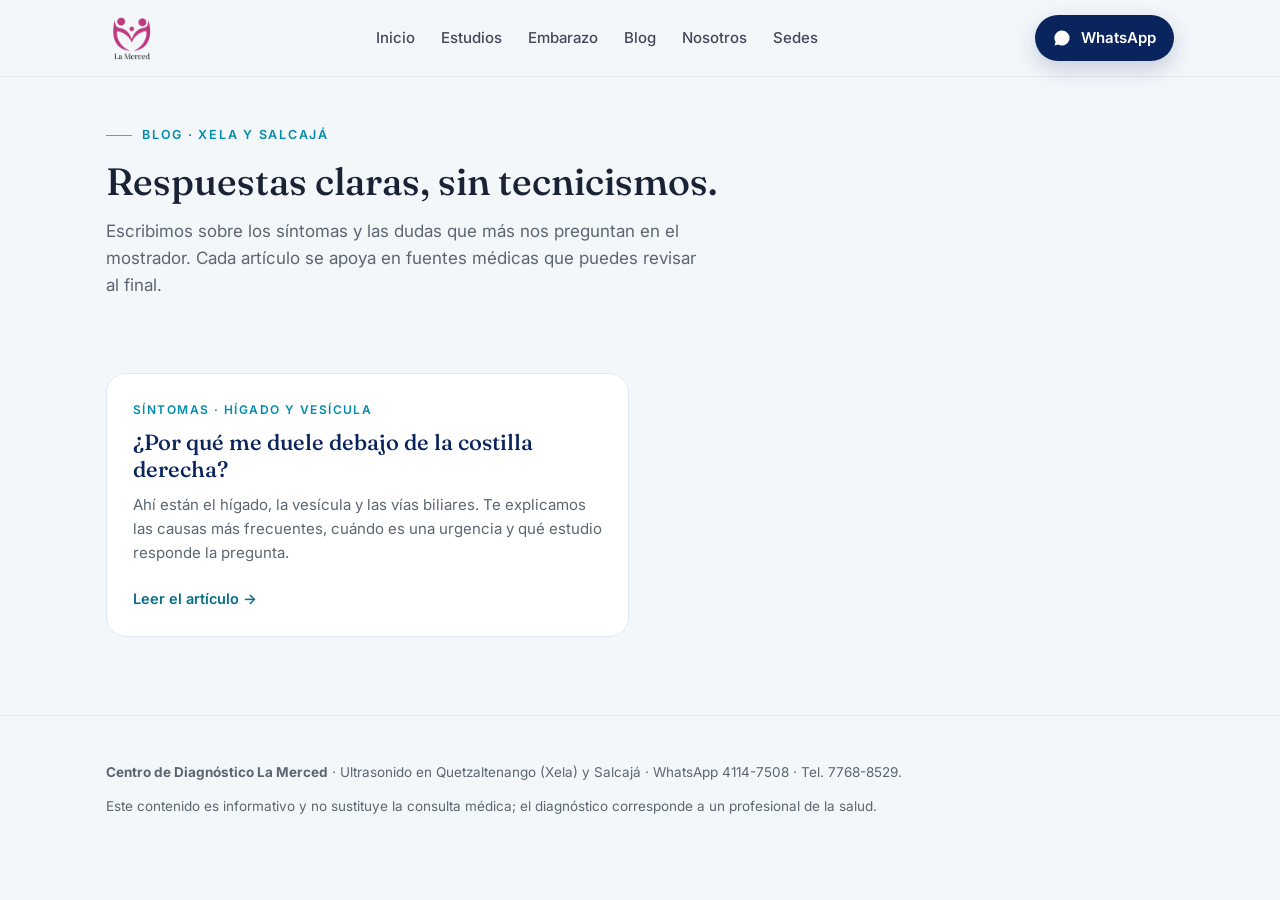
==== blog/index.html @ 3af5297f "Blog: indice, plantilla de articulo, primer articulo (dolor costilla derecha) con fuentes; Blog en m" ====
<!DOCTYPE html>
<html lang="es-GT">
<head>
<meta charset="UTF-8">
<meta name="viewport" content="width=device-width, initial-scale=1.0">
<title>Blog de salud y diagnóstico | Centro de Diagnóstico La Merced</title>
<meta name="description" content="Artículos claros sobre síntomas, estudios y salud, escritos por el Centro de Diagnóstico La Merced en Quetzaltenango (Xela) y Salcajá. Información respaldada por fuentes médicas.">
<link rel="canonical" href="https://lamercedgt.com/blog/">
<meta name="robots" content="index,follow">
<meta property="og:type" content="website">
<meta property="og:title" content="Blog de salud y diagnóstico | La Merced">
<meta property="og:description" content="Síntomas, estudios y respuestas claras. Centro de Diagnóstico La Merced, Xela y Salcajá.">
<meta property="og:url" content="https://lamercedgt.com/blog/">
<link rel="preconnect" href="https://fonts.googleapis.com"><link rel="preconnect" href="https://fonts.gstatic.com" crossorigin>
<link href="https://fonts.googleapis.com/css2?family=Fraunces:opsz,wght@9..144,400;9..144,500;9..144,600&family=Inter:wght@400;500;600&display=swap" rel="stylesheet">
<link rel="stylesheet" href="/css/styles.css">
</head>
<body>

<header><div class="wrap"><div class="row">
  <a href="/"><img class="logo" src="/assets/logo-lamerced.png" alt="Centro de Diagnóstico La Merced"></a>
  <nav class="main">
    <a href="/">Inicio</a>
    <a href="/estudios">Estudios</a>
    <a href="/embarazo">Embarazo</a>
    <a href="/blog/">Blog</a>
    <a href="/nosotros">Nosotros</a>
    <a href="/sedes">Sedes</a>
  </nav>
  <div class="navcta">
    <a class="cta sm" data-wa data-msg="Hola 👋 Vengo del blog de La Merced y quiero orientación sobre un ultrasonido.">
      <svg width="18" height="18" viewBox="0 0 24 24" fill="#fff"><path d="M12 2a10 10 0 0 0-8.5 15.3L2 22l4.8-1.5A10 10 0 1 0 12 2z"/></svg>WhatsApp</a>
    <button class="burger" aria-label="Menú"><span></span><span></span><span></span></button>
  </div>
</div></div></header>

<div class="pagehero"><div class="wrap">
  <span class="kick">Blog · Xela y Salcajá</span>
  <h1>Respuestas claras, sin tecnicismos.</h1>
  <p>Escribimos sobre los síntomas y las dudas que más nos preguntan en el mostrador. Cada artículo se apoya en fuentes médicas que puedes revisar al final.</p>
</div></div>

<section style="padding-top:34px"><div class="wrap">
  <div class="bloglist">

    <a class="postcard" href="/blog/dolor-debajo-de-la-costilla-derecha/">
      <span class="tagline">Síntomas · Hígado y vesícula</span>
      <h2>¿Por qué me duele debajo de la costilla derecha?</h2>
      <p>Ahí están el hígado, la vesícula y las vías biliares. Te explicamos las causas más frecuentes, cuándo es una urgencia y qué estudio responde la pregunta.</p>
      <span class="more">Leer el artículo →</span>
    </a>

  </div>
</div></section>

<footer><div class="wrap"><div class="foot">
  <div>
    <p><strong>Centro de Diagnóstico La Merced</strong> · Ultrasonido en Quetzaltenango (Xela) y Salcajá · WhatsApp 4114-7508 · Tel. 7768-8529.</p>
    <p style="margin-top:8px">Este contenido es informativo y no sustituye la consulta médica; el diagnóstico corresponde a un profesional de la salud.</p>
  </div>
</div></div></footer>

<script src="/js/main.js"></script>
</body>
</html>
---- css/styles.css ----
:root{color-scheme:light;
    --bg:#F4F7FA;--surface:#FFFFFF;--tint:#E7EEF2;--tint2:#EDF3F6;
    --ink:#1A2236;--navy:#0A245D;--muted:#5b6672;--line:#e3e9ef;
    --teal:#008CAB;--teal-deep:#0A6E86;--fucsia:#C53380}
  *{box-sizing:border-box;margin:0;padding:0}
  html{scroll-behavior:smooth}
  body{font-family:'Inter',system-ui,-apple-system,sans-serif;color:var(--ink);background:var(--bg);line-height:1.6;-webkit-font-smoothing:antialiased}
  .serif{font-family:'Fraunces',Georgia,serif}
  .wrap{max-width:1120px;margin:0 auto;padding:0 26px}
  a{text-decoration:none;color:inherit}
  img{display:block;max-width:100%}
  .cta{display:inline-flex;align-items:center;gap:10px;background:var(--navy);color:#fff;font-weight:600;font-size:16px;padding:14px 24px;border-radius:40px;transition:transform .12s,background .2s;box-shadow:0 8px 22px rgba(10,36,93,.20);border:none;cursor:pointer}
  .cta:hover{background:#0d2f73}.cta:active{transform:scale(.98)}
  .cta.sm{padding:11px 18px;font-size:15px}
  .ghost{display:inline-flex;align-items:center;gap:7px;color:var(--teal-deep);font-weight:500;font-size:15px;padding:12px 4px;border-bottom:1px solid transparent}
  .ghost:hover{border-color:var(--teal)}
  /* NAV */
  header{position:sticky;top:0;z-index:50;background:rgba(244,247,250,.92);backdrop-filter:saturate(1.2) blur(8px);border-bottom:1px solid var(--line)}
  header .row{display:flex;align-items:center;justify-content:space-between;padding:12px 0;gap:18px}
  header img.logo{height:52px;width:auto}
  nav.main{display:flex;align-items:center;gap:26px}
  nav.main a{font-size:15px;font-weight:500;color:var(--ink);opacity:.82}
  nav.main a:hover{opacity:1;color:var(--navy)}
  .navcta{display:flex;align-items:center;gap:14px}
  .burger{display:none;background:none;border:none;cursor:pointer;flex-direction:column;gap:5px;padding:8px}
  .burger span{width:24px;height:2px;background:var(--navy);border-radius:2px}
  /* HERO */
  .hero{padding:36px 0 30px}
  .hero .grid{display:grid;grid-template-columns:1.05fr .9fr;gap:44px;align-items:center}
  .kick{display:inline-block;font-size:12.5px;font-weight:600;letter-spacing:.14em;text-transform:uppercase;color:var(--teal);margin-bottom:16px}
  .kick:before{content:"";display:inline-block;width:26px;height:1px;background:var(--teal);vertical-align:middle;margin-right:10px;opacity:.7}
  .hero h1{font-size:42px;line-height:1.1;font-weight:500;letter-spacing:-.01em}
  .hero h1 em{font-style:italic;color:var(--teal-deep)}
  .hero p.lead{font-size:17.5px;color:var(--muted);margin:18px 0 26px;max-width:540px}
  .hero .actions{display:flex;align-items:center;gap:16px;flex-wrap:wrap}
  .microtrust{margin-top:26px;display:flex;gap:22px;flex-wrap:wrap;font-size:13.5px;color:var(--muted)}
  .microtrust div{display:flex;align-items:center;gap:8px}.microtrust i{color:var(--teal);font-style:normal}
  .herovis{position:relative;border-radius:26px;overflow:hidden;aspect-ratio:4/4.3;background:linear-gradient(150deg,#0A245D 0%,#0A6E86 60%,#008CAB 100%);display:flex;flex-direction:column;justify-content:flex-end;padding:30px}
  .herovis .mark{position:absolute;inset:0;opacity:.12;background:radial-gradient(circle at 70% 25%,#fff 0 2px,transparent 3px),radial-gradient(circle at 30% 60%,#fff 0 2px,transparent 3px),radial-gradient(circle at 80% 75%,#fff 0 2px,transparent 3px)}
  .herovis h3{font-family:'Fraunces',serif;color:#fff;font-weight:500;font-size:26px;line-height:1.2;position:relative}
  .herovis p{color:#cfe3ea;font-size:13.5px;margin-top:8px;position:relative}
  .herovis .ph{position:absolute;top:16px;right:16px;background:rgba(255,255,255,.18);color:#fff;font-size:11px;padding:5px 10px;border-radius:20px;letter-spacing:.04em}
  /* STRIP */
  .strip{background:var(--surface);border-top:1px solid var(--line);border-bottom:1px solid var(--line)}
  .strip .row{display:grid;grid-template-columns:repeat(4,1fr)}
  .strip .cell{padding:22px 16px;text-align:center;border-right:1px solid var(--line)}
  .strip .cell:last-child{border-right:none}
  .strip .cell b{display:block;font-family:'Fraunces',serif;font-size:17px;color:var(--navy);font-weight:500}
  .strip .cell span{font-size:12.5px;color:var(--muted)}
  section{padding:58px 0}
  .eyebrow{font-size:12.5px;font-weight:600;letter-spacing:.14em;text-transform:uppercase;color:var(--teal);margin-bottom:12px}
  h2.s{font-family:'Fraunces',serif;font-weight:500;font-size:30px;line-height:1.18;max-width:680px}
  .lead2{color:var(--muted);font-size:16px;margin-top:12px;max-width:620px}
  /* CARDS acompañarte */
  .paths{display:grid;grid-template-columns:repeat(3,1fr);gap:22px;margin-top:32px}
  .pathcard{background:var(--surface);border:1px solid var(--line);border-radius:22px;padding:30px 28px;display:flex;flex-direction:column;transition:transform .15s,box-shadow .2s}
  .pathcard:hover{transform:translateY(-3px);box-shadow:0 14px 34px rgba(16,30,60,.09)}
  .pathcard .tag{font-size:11.5px;font-weight:600;letter-spacing:.09em;text-transform:uppercase;color:var(--teal)}
  .pathcard h3{font-family:'Fraunces',serif;font-weight:500;font-size:21px;color:var(--navy);margin:10px 0 8px}
  .pathcard p{font-size:14.5px;color:var(--muted);flex:1}
  .pathcard .go{margin-top:16px;font-weight:600;font-size:14.5px;color:var(--teal-deep)}
  /* TRUST */
  .trust{background:var(--tint);border-radius:26px;padding:44px;display:grid;grid-template-columns:1fr 1fr;gap:32px;align-items:center}
  .trust h2{font-family:'Fraunces',serif;font-weight:500;font-size:27px;line-height:1.24}
  .trust p{color:var(--muted);font-size:15.5px;margin-top:12px}
  .trust .points{list-style:none;margin-top:4px}
  .trust .points li{display:flex;gap:11px;align-items:flex-start;padding:9px 0;font-size:15px}
  .trust .points i{color:var(--teal);font-style:normal;font-weight:700;margin-top:2px}
  /* STEPS */
  .steps{display:grid;grid-template-columns:repeat(3,1fr);gap:22px;margin-top:32px}
  .stepcard{background:var(--surface);border:1px solid var(--line);border-radius:20px;padding:28px 26px}
  .stepcard .num{font-family:'Fraunces',serif;font-size:15px;color:var(--teal);font-weight:600}
  .stepcard h3{font-family:'Fraunces',serif;font-weight:500;font-size:19px;margin:8px 0 6px;color:var(--navy)}
  .stepcard p{font-size:14.5px;color:var(--muted)}
  /* RESEÑAS */
  .revgrid{display:grid;grid-template-columns:repeat(3,1fr);gap:22px;margin-top:30px}
  .revcard{background:var(--surface);border:1px solid var(--line);border-radius:20px;padding:26px 26px;display:flex;flex-direction:column}
  .stars{color:#F5A623;font-size:15px;letter-spacing:2px}
  .revcard p{font-size:14.5px;color:var(--ink);margin:12px 0 16px;flex:1}
  .revcard .who{display:flex;align-items:center;gap:11px}
  .revcard .av{width:38px;height:38px;border-radius:50%;background:var(--tint);color:var(--navy);font-weight:600;display:flex;align-items:center;justify-content:center;font-size:14px}
  .revcard .who b{font-size:14px;color:var(--ink);font-weight:600;display:block}
  .revcard .who span{font-size:12px;color:var(--muted)}
  .revcta{margin-top:26px;background:var(--tint2);border:1px solid var(--line);border-radius:18px;padding:22px 26px;display:flex;align-items:center;justify-content:space-between;gap:18px;flex-wrap:wrap}
  .revcta div b{font-family:'Fraunces',serif;font-weight:500;font-size:18px;color:var(--navy)}
  .revcta div p{font-size:14px;color:var(--muted);margin-top:2px}
  .btn-google{display:inline-flex;align-items:center;gap:9px;background:#fff;border:1px solid var(--line);color:var(--ink);font-weight:600;font-size:14.5px;padding:12px 20px;border-radius:40px;box-shadow:0 4px 12px rgba(16,30,60,.06)}
  /* SEDES */
  .sedes{display:grid;grid-template-columns:1fr 1fr;gap:22px;margin-top:30px}
  .sedecard{background:var(--surface);border:1px solid var(--line);border-radius:20px;padding:28px 30px}
  .sedecard h3{font-family:'Fraunces',serif;font-weight:500;font-size:20px;color:var(--navy);display:flex;align-items:center;gap:9px}
  .sedecard h3 i{color:var(--teal);font-style:normal}
  .sedecard p{font-size:14.5px;color:var(--muted);margin-top:8px}
  .sedecard .hrs{font-size:14px;color:var(--ink);margin-top:10px;font-weight:500}
  .sedecard .maplink{margin-top:14px;display:inline-flex;align-items:center;gap:7px;color:var(--teal-deep);font-weight:600;font-size:14px}
  /* FINAL */
  .final{background:var(--navy);border-radius:26px;padding:58px 40px;text-align:center;color:#fff;position:relative;overflow:hidden}
  .final .mark{position:absolute;inset:0;opacity:.10;background:radial-gradient(circle at 20% 30%,#fff 0 2px,transparent 3px),radial-gradient(circle at 75% 60%,#fff 0 2px,transparent 3px)}
  .final h2{font-family:'Fraunces',serif;font-weight:500;font-size:31px;position:relative}
  .final p{color:#c6d3ea;font-size:16px;margin:12px auto 26px;max-width:520px;position:relative}
  .final .cta{background:#fff;color:var(--navy);position:relative}.final .cta:hover{background:#eaf1fb}
  /* FOOTER */
  footer{padding:44px 0 30px;border-top:1px solid var(--line);margin-top:20px}
  footer .frow{display:grid;grid-template-columns:1.3fr 1fr 1fr;gap:30px}
  footer img{height:46px;margin-bottom:12px}
  footer h4{font-size:12.5px;text-transform:uppercase;letter-spacing:.09em;color:var(--navy);font-weight:700;margin-bottom:10px}
  footer p,footer a{font-size:13.5px;color:var(--muted);line-height:1.9}
  footer a:hover{color:var(--navy)}
  .foot-legal{margin-top:26px;padding-top:18px;border-top:1px solid var(--line);font-size:12px;color:var(--muted)}
  /* FLOATING WA */
  .fab{position:fixed;right:20px;bottom:20px;z-index:60;width:58px;height:58px;border-radius:50%;background:#25D366;box-shadow:0 10px 26px rgba(37,211,102,.45);display:flex;align-items:center;justify-content:center}
  .fab svg{width:30px;height:30px}
  @media(max-width:900px){
    nav.main{display:none}.burger{display:flex}
    .hero .grid{grid-template-columns:1fr;gap:26px}.hero h1{font-size:32px}
    .paths,.steps,.revgrid{grid-template-columns:1fr}
    .trust{grid-template-columns:1fr;padding:32px 26px}
    .sedes{grid-template-columns:1fr}.strip .row{grid-template-columns:1fr 1fr}
    footer .frow{grid-template-columns:1fr 1fr}
  }

/* ===== Página Estudios ===== */
.pagehero{padding:44px 0 10px}
.pagehero h1{font-family:'Fraunces',serif;font-weight:500;font-size:38px;line-height:1.12}
.pagehero p{color:var(--muted);font-size:17px;margin:14px 0 22px;max-width:600px}
.catblock{margin-top:40px}
.catblock .cathead{display:flex;align-items:baseline;gap:12px;border-bottom:1px solid var(--line);padding-bottom:12px;margin-bottom:20px}
.catblock .cathead h2{font-family:'Fraunces',serif;font-weight:500;font-size:24px;color:var(--navy)}
.catblock .cathead span{font-size:13px;color:var(--muted)}
.studygrid{display:grid;grid-template-columns:repeat(3,1fr);gap:16px}
.studycard{background:var(--surface);border:1px solid var(--line);border-radius:16px;padding:20px 22px}
.studycard b{font-size:15.5px;color:var(--ink);font-weight:600;display:block;margin-bottom:6px}
.studycard span{font-size:13px;color:var(--muted);display:block}
.studycard .prep{margin-top:9px;font-size:12.5px;color:var(--teal-deep);display:flex;gap:6px;align-items:flex-start}
.studycard .prep i{font-style:normal}
.callout{background:var(--tint2);border:1px solid var(--line);border-radius:18px;padding:22px 26px;margin-top:36px;display:flex;gap:16px;align-items:center;justify-content:space-between;flex-wrap:wrap}
.callout p{font-size:14.5px;color:var(--ink)}
@media(max-width:900px){.pagehero h1{font-size:30px}.studygrid{grid-template-columns:1fr}}

/* ===== Botones de reseña (dos sedes) ===== */
.revbtns{display:flex;gap:12px;flex-wrap:wrap}
/* ===== Página Embarazo ===== */
.emhero{background:linear-gradient(150deg,#0A245D 0%,#0A6E86 65%,#008CAB 100%);color:#fff;border-radius:0 0 30px 30px}
.emhero .wrap{padding:48px 26px 54px}
.emhero .kick{color:#bfe6f0}.emhero .kick:before{background:#bfe6f0}
.emhero h1{font-family:'Fraunces',serif;font-weight:500;font-size:40px;line-height:1.12;max-width:640px}
.emhero p{color:#d7e7ee;font-size:17.5px;margin:16px 0 24px;max-width:560px}
.emhero .cta{background:#fff;color:var(--navy)}
.emgroup{margin-top:40px}
.emgroup .gh{font-family:'Fraunces',serif;font-weight:500;font-size:23px;color:var(--navy);margin-bottom:4px}
.emgroup .gs{color:var(--muted);font-size:15px;margin-bottom:18px}
.emcards{display:grid;grid-template-columns:repeat(3,1fr);gap:18px}
.emcard{background:var(--surface);border:1px solid var(--line);border-radius:18px;padding:24px 24px}
.emcard b{font-family:'Fraunces',serif;font-weight:500;font-size:18px;color:var(--navy);display:block;margin-bottom:6px}
.emcard p{font-size:14px;color:var(--muted)}
.emcard .prep{margin-top:9px;font-size:12.5px;color:var(--teal-deep)}
.emnote{font-size:13.5px;color:var(--muted);margin-top:14px;font-style:italic}
.reveal{margin-top:40px;background:var(--tint);border-radius:22px;padding:32px 34px;display:grid;grid-template-columns:1fr auto;gap:22px;align-items:center}
.reveal h3{font-family:'Fraunces',serif;font-weight:500;font-size:23px;color:var(--navy)}
.reveal p{color:var(--muted);font-size:15px;margin-top:8px}
@media(max-width:900px){.emhero h1{font-size:30px}.emcards{grid-template-columns:1fr}.reveal{grid-template-columns:1fr}}

/* ===== Sedes (página) ===== */
.sedebig{display:grid;grid-template-columns:1fr 1fr;gap:22px;margin-top:30px}
.sedefull{background:var(--surface);border:1px solid var(--line);border-radius:22px;padding:30px 32px}
.sedefull h2{font-family:'Fraunces',serif;font-weight:500;font-size:24px;color:var(--navy);display:flex;align-items:center;gap:10px}
.sedefull h2 i{color:var(--teal);font-style:normal}
.sedefull .addr{font-size:15px;color:var(--ink);margin-top:12px}
.sedefull .meta{font-size:14px;color:var(--muted);margin-top:10px;line-height:1.9}
.sedefull .acts{margin-top:18px;display:flex;gap:12px;flex-wrap:wrap}
@media(max-width:900px){.sedebig{grid-template-columns:1fr}}

/* ===== Hero con foto real (override) ===== */
.herovis{position:relative;border-radius:26px;overflow:hidden;aspect-ratio:3/2;background:var(--tint);padding:0;display:block}
.herovis img{width:100%;height:100%;object-fit:cover;display:block}
.herovis .badge{position:absolute;left:16px;bottom:16px;background:rgba(255,255,255,.95);border-radius:12px;padding:9px 14px;font-size:13px;font-weight:600;color:var(--navy);box-shadow:0 8px 24px rgba(16,30,60,.16)}
@media(max-width:900px){.herovis{aspect-ratio:16/10}}

  /* ===== BLOG ===== */
  .bloghero{background:var(--surface);border-bottom:1px solid var(--line);padding:34px 0 30px}
  .bloglist{display:grid;grid-template-columns:repeat(2,1fr);gap:22px;margin-top:8px}
  .postcard{background:var(--surface);border:1px solid var(--line);border-radius:20px;padding:26px;display:flex;flex-direction:column;gap:10px;transition:transform .12s,box-shadow .2s}
  .postcard:hover{transform:translateY(-2px);box-shadow:0 14px 34px rgba(10,36,93,.08)}
  .postcard .tagline{font-size:12px;font-weight:600;letter-spacing:.12em;text-transform:uppercase;color:var(--teal)}
  .postcard h2{font-family:'Fraunces',serif;font-weight:500;font-size:22px;line-height:1.22;color:var(--navy)}
  .postcard p{font-size:15px;color:var(--muted)}
  .postcard .more{margin-top:auto;padding-top:12px;font-size:14.5px;font-weight:600;color:var(--teal-deep)}
  /* artículo */
  .article{max-width:720px;margin:0 auto;padding:0 26px}
  .article .kick{margin-bottom:14px}
  .article h1{font-family:'Fraunces',serif;font-weight:500;font-size:38px;line-height:1.12;color:var(--navy);letter-spacing:-.01em}
  .article .meta{margin-top:16px;font-size:13.5px;color:var(--muted);display:flex;gap:16px;flex-wrap:wrap;padding-bottom:22px;border-bottom:1px solid var(--line)}
  .article .lead{font-size:19px;color:var(--ink);margin:26px 0 18px;line-height:1.55}
  .article p{font-size:17px;color:#39424f;margin:0 0 18px}
  .article h2{font-family:'Fraunces',serif;font-weight:500;font-size:27px;line-height:1.2;color:var(--navy);margin:38px 0 14px}
  .article h3{font-size:18.5px;font-weight:600;color:var(--navy);margin:26px 0 10px}
  .article ul{margin:0 0 20px 0;padding:0;list-style:none}
  .article ul li{position:relative;padding-left:24px;font-size:17px;color:#39424f;margin-bottom:11px}
  .article ul li:before{content:"›";position:absolute;left:4px;top:-1px;color:var(--teal);font-weight:700}
  .article strong{color:var(--ink)}
  .article a.inline{color:var(--teal-deep);border-bottom:1px solid rgba(0,140,171,.35)}
  .alerta{background:#FFF6F4;border:1px solid #F3D4CC;border-left:4px solid #C0503A;border-radius:14px;padding:22px 24px;margin:28px 0}
  .alerta h3{margin:0 0 10px;color:#9C3E2C;font-size:17px}
  .alerta ul li{color:#5d4a45;margin-bottom:8px;font-size:16px}
  .alerta ul li:before{color:#C0503A}
  .nota{background:var(--tint2);border:1px solid var(--line);border-radius:14px;padding:20px 24px;margin:28px 0}
  .nota p{margin:0;font-size:16px;color:#3d4a56}
  .ctabox{background:linear-gradient(150deg,#0A245D 0%,#0A6E86 65%,#008CAB 100%);border-radius:22px;padding:32px 30px;margin:38px 0;color:#fff}
  .ctabox h3{font-family:'Fraunces',serif;font-weight:500;font-size:24px;line-height:1.2;color:#fff;margin:0 0 10px}
  .ctabox p{color:#cfe3ea;font-size:16px;margin:0 0 20px}
  .ctabox .cta{background:#fff;color:var(--navy);box-shadow:none}
  .ctabox .cta:hover{background:#eef4f8}
  .ctabox .cta svg path{fill:#0A245D}
  .refs{margin-top:44px;padding-top:26px;border-top:1px solid var(--line)}
  .refs h2{font-size:20px;margin:0 0 14px}
  .refs ol{margin:0;padding-left:20px}
  .refs li{font-size:14px;color:var(--muted);margin-bottom:10px;line-height:1.5}
  .refs a{color:var(--teal-deep);word-break:break-word}
  .disc{margin-top:26px;font-size:13.5px;color:var(--muted);font-style:italic;line-height:1.55}
  @media(max-width:860px){
    .bloglist{grid-template-columns:1fr}
    .article h1{font-size:30px}
    .article h2{font-size:23px}
    .article .lead{font-size:17.5px}
    .article p,.article ul li{font-size:16.5px}
  }
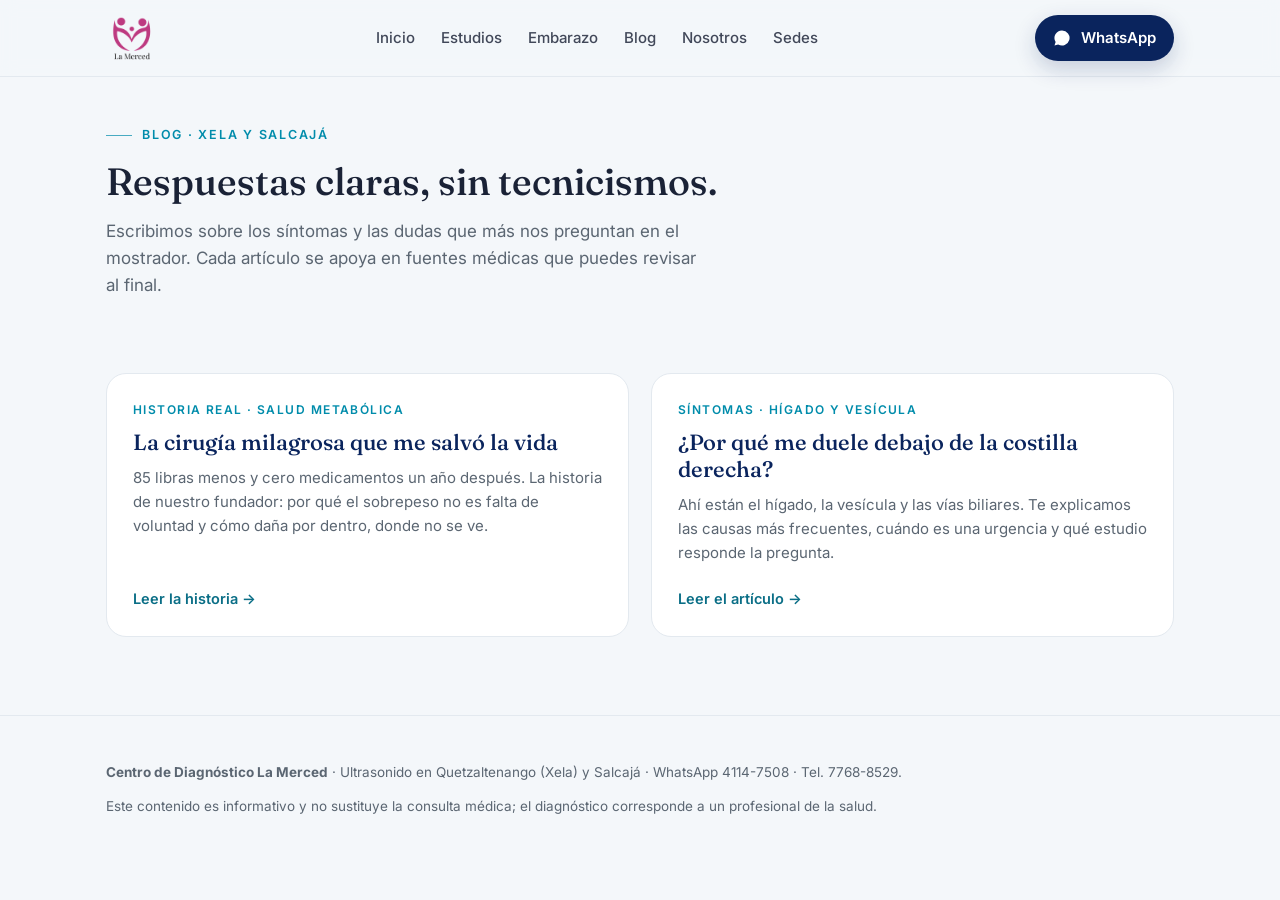
==== commit e0d099a8: "Blog: rescate del articulo de Wix 'La cirugia milagrosa que me salvo la vida' (texto integro, 6 foto" ====
--- a/blog/index.html
+++ b/blog/index.html
@@ -43,6 +43,13 @@
 <section style="padding-top:34px"><div class="wrap">
   <div class="bloglist">
 
+    <a class="postcard" href="/blog/la-cirugia-que-me-salvo-la-vida/">
+      <span class="tagline">Historia real · Salud metabólica</span>
+      <h2>La cirugía milagrosa que me salvó la vida</h2>
+      <p>85 libras menos y cero medicamentos un año después. La historia de nuestro fundador: por qué el sobrepeso no es falta de voluntad y cómo daña por dentro, donde no se ve.</p>
+      <span class="more">Leer la historia →</span>
+    </a>
+
     <a class="postcard" href="/blog/dolor-debajo-de-la-costilla-derecha/">
       <span class="tagline">Síntomas · Hígado y vesícula</span>
       <h2>¿Por qué me duele debajo de la costilla derecha?</h2>
